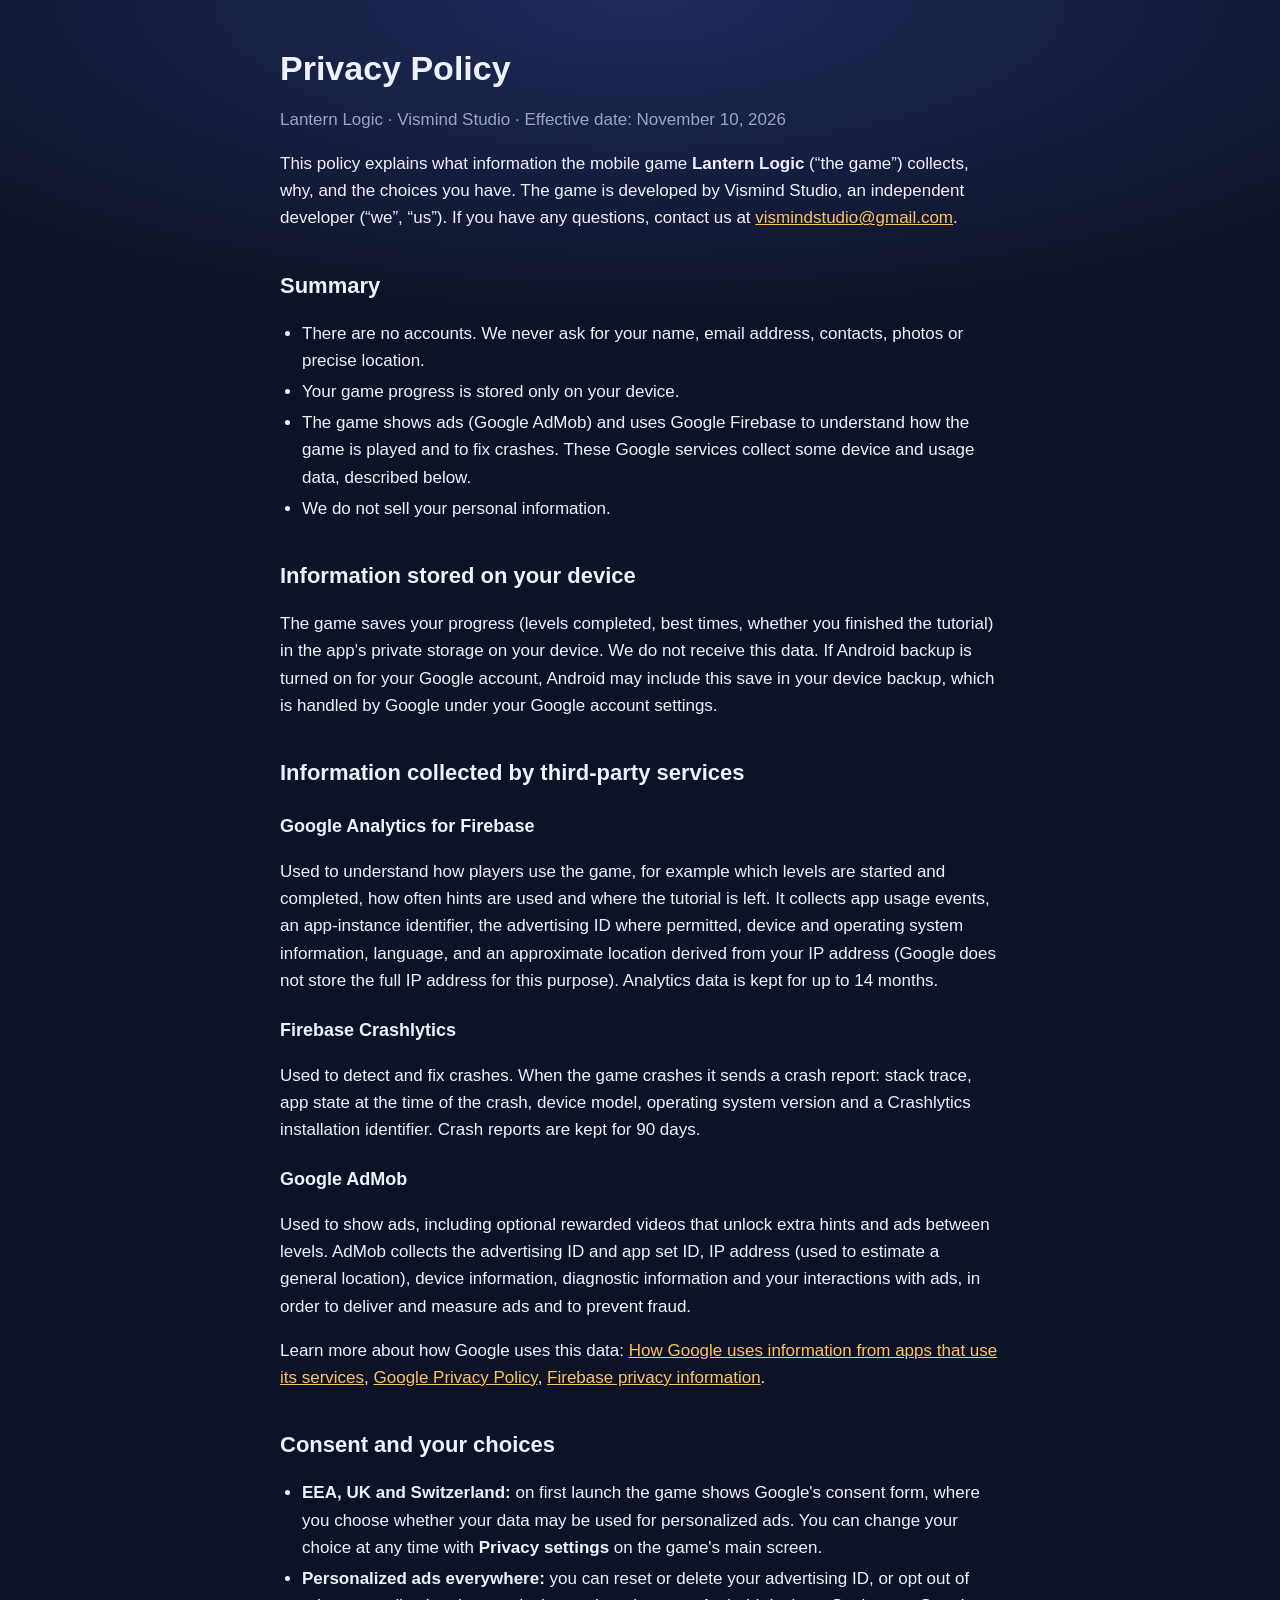
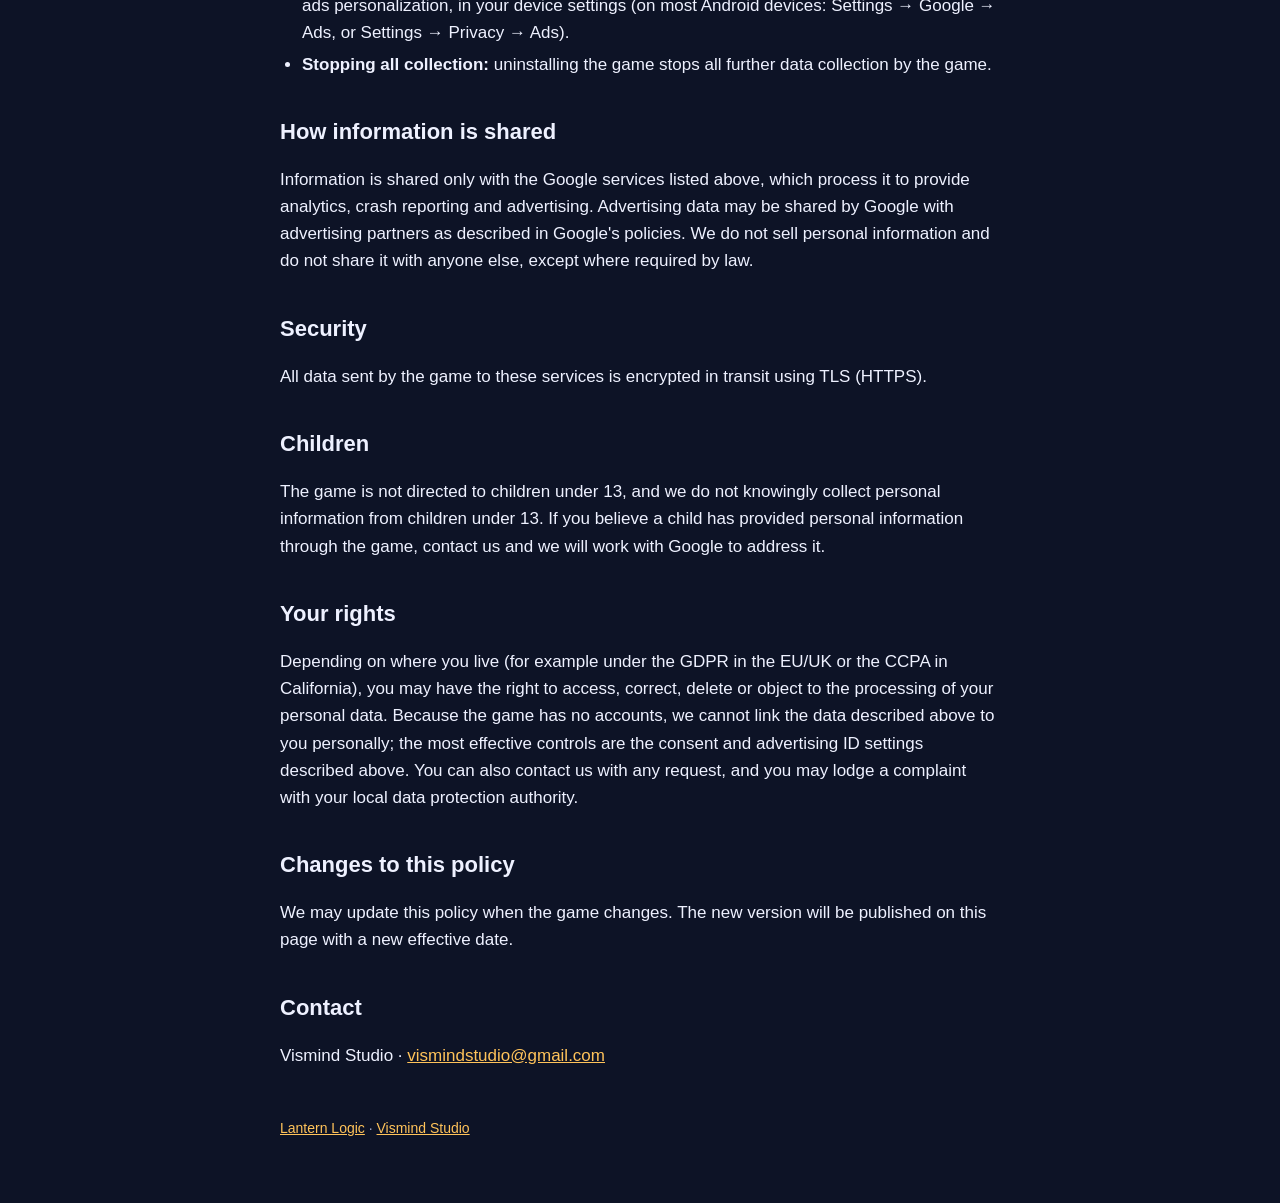
==== lantern-logic/privacy.html @ 3701b5d3 "Add files via upload" ====
<!doctype html>
<html lang="en">
<head>
  <meta charset="utf-8">
  <meta name="viewport" content="width=device-width, initial-scale=1">
  <title>Privacy Policy · Lantern Logic</title>
  <meta name="description" content="Privacy policy of the Lantern Logic puzzle game by Vismind Studio.">
  <link rel="icon" href="icon.png">
  <link rel="stylesheet" href="../style.css">
</head>
<body>
<main>
  <h1>Privacy Policy</h1>
  <p class="muted">Lantern Logic · Vismind Studio · Effective date: November 10, 2026</p>

  <p>This policy explains what information the mobile game <b>Lantern Logic</b> (“the game”) collects, why, and the choices you have.
  The game is developed by Vismind Studio, an independent developer (“we”, “us”). If you have any questions, contact us at
  <a href="mailto:vismindstudio@gmail.com">vismindstudio@gmail.com</a>.</p>

  <h2>Summary</h2>
  <ul>
    <li>There are no accounts. We never ask for your name, email address, contacts, photos or precise location.</li>
    <li>Your game progress is stored only on your device.</li>
    <li>The game shows ads (Google AdMob) and uses Google Firebase to understand how the game is played and to fix crashes.
      These Google services collect some device and usage data, described below.</li>
    <li>We do not sell your personal information.</li>
  </ul>

  <h2>Information stored on your device</h2>
  <p>The game saves your progress (levels completed, best times, whether you finished the tutorial) in the app's private storage
  on your device. We do not receive this data. If Android backup is turned on for your Google account, Android may include this
  save in your device backup, which is handled by Google under your Google account settings.</p>

  <h2>Information collected by third-party services</h2>

  <h3>Google Analytics for Firebase</h3>
  <p>Used to understand how players use the game, for example which levels are started and completed, how often hints are used
  and where the tutorial is left. It collects app usage events, an app-instance identifier, the advertising ID where permitted,
  device and operating system information, language, and an approximate location derived from your IP address (Google does not
  store the full IP address for this purpose). Analytics data is kept for up to 14 months.</p>

  <h3>Firebase Crashlytics</h3>
  <p>Used to detect and fix crashes. When the game crashes it sends a crash report: stack trace, app state at the time of the crash,
  device model, operating system version and a Crashlytics installation identifier. Crash reports are kept for 90 days.</p>

  <h3>Google AdMob</h3>
  <p>Used to show ads, including optional rewarded videos that unlock extra hints and ads between levels. AdMob collects the
  advertising ID and app set ID, IP address (used to estimate a general location), device information, diagnostic information
  and your interactions with ads, in order to deliver and measure ads and to prevent fraud.</p>

  <p>Learn more about how Google uses this data:
    <a href="https://policies.google.com/technologies/partner-sites">How Google uses information from apps that use its services</a>,
    <a href="https://policies.google.com/privacy">Google Privacy Policy</a>,
    <a href="https://firebase.google.com/support/privacy">Firebase privacy information</a>.</p>

  <h2>Consent and your choices</h2>
  <ul>
    <li><b>EEA, UK and Switzerland:</b> on first launch the game shows Google's consent form, where you choose whether your data may
      be used for personalized ads. You can change your choice at any time with <b>Privacy settings</b> on the game's main screen.</li>
    <li><b>Personalized ads everywhere:</b> you can reset or delete your advertising ID, or opt out of ads personalization, in your
      device settings (on most Android devices: Settings → Google → Ads, or Settings → Privacy → Ads).</li>
    <li><b>Stopping all collection:</b> uninstalling the game stops all further data collection by the game.</li>
  </ul>

  <h2>How information is shared</h2>
  <p>Information is shared only with the Google services listed above, which process it to provide analytics, crash reporting and
  advertising. Advertising data may be shared by Google with advertising partners as described in Google's policies. We do not
  sell personal information and do not share it with anyone else, except where required by law.</p>

  <h2>Security</h2>
  <p>All data sent by the game to these services is encrypted in transit using TLS (HTTPS).</p>

  <h2>Children</h2>
  <p>The game is not directed to children under 13, and we do not knowingly collect personal information from children under 13.
  If you believe a child has provided personal information through the game, contact us and we will work with Google to address it.</p>

  <h2>Your rights</h2>
  <p>Depending on where you live (for example under the GDPR in the EU/UK or the CCPA in California), you may have the right to access,
  correct, delete or object to the processing of your personal data. Because the game has no accounts, we cannot link the data
  described above to you personally; the most effective controls are the consent and advertising ID settings described above.
  You can also contact us with any request, and you may lodge a complaint with your local data protection authority.</p>

  <h2>Changes to this policy</h2>
  <p>We may update this policy when the game changes. The new version will be published on this page with a new effective date.</p>

  <h2>Contact</h2>
  <p>Vismind Studio · <a href="mailto:vismindstudio@gmail.com">vismindstudio@gmail.com</a></p>

  <footer><a href="./">Lantern Logic</a> · <a href="../">Vismind Studio</a></footer>
</main>
</body>
</html>
---- style.css ----
:root { --bg: #0d1326; --card: #161f3d; --text: #eef1ff; --muted: #9aa3c7; --amber: #ffc35a; color-scheme: dark; }
* { box-sizing: border-box; }
body { margin: 0; background: radial-gradient(120% 60% at 50% 0%, #1f2c5c 0%, var(--bg) 60%) fixed, var(--bg); color: var(--text);
  font: 17px/1.6 -apple-system, BlinkMacSystemFont, 'Segoe UI', Roboto, sans-serif; }
main { max-width: 760px; margin: 0 auto; padding: 48px 20px 64px; }
a { color: var(--amber); }
h1 { font-size: 34px; line-height: 1.2; margin: 0 0 6px; }
h2 { font-size: 22px; margin: 36px 0 8px; }
h3 { font-size: 18px; margin: 22px 0 4px; }
.muted { color: var(--muted); }
.card { display: flex; gap: 18px; align-items: center; padding: 18px; margin-top: 28px; border-radius: 20px; background: var(--card); border: 1px solid rgba(255,255,255,.08); text-decoration: none; color: inherit; }
.card img { width: 84px; height: 84px; border-radius: 20px; flex: none; }
.card b { font-size: 20px; }
ul { padding-left: 22px; }
li { margin: 4px 0; }
footer { margin-top: 48px; color: var(--muted); font-size: 14px; }
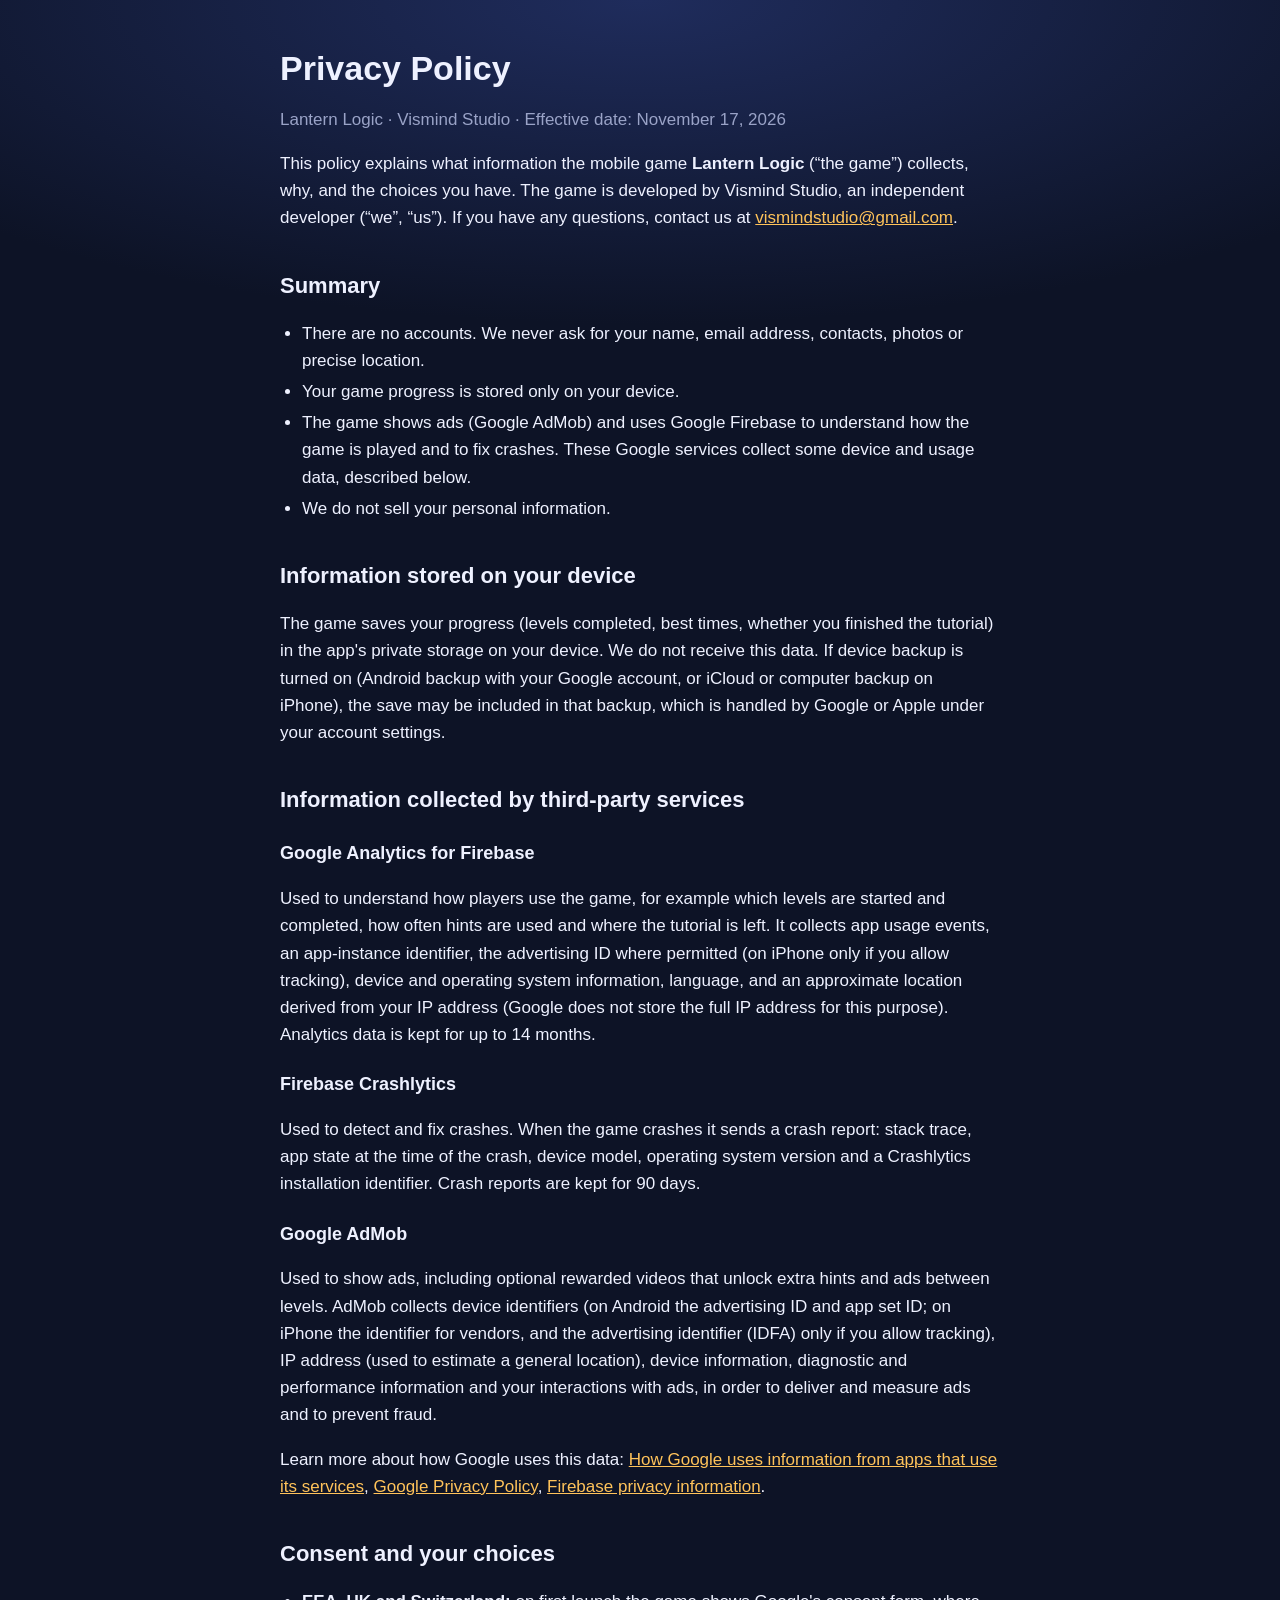
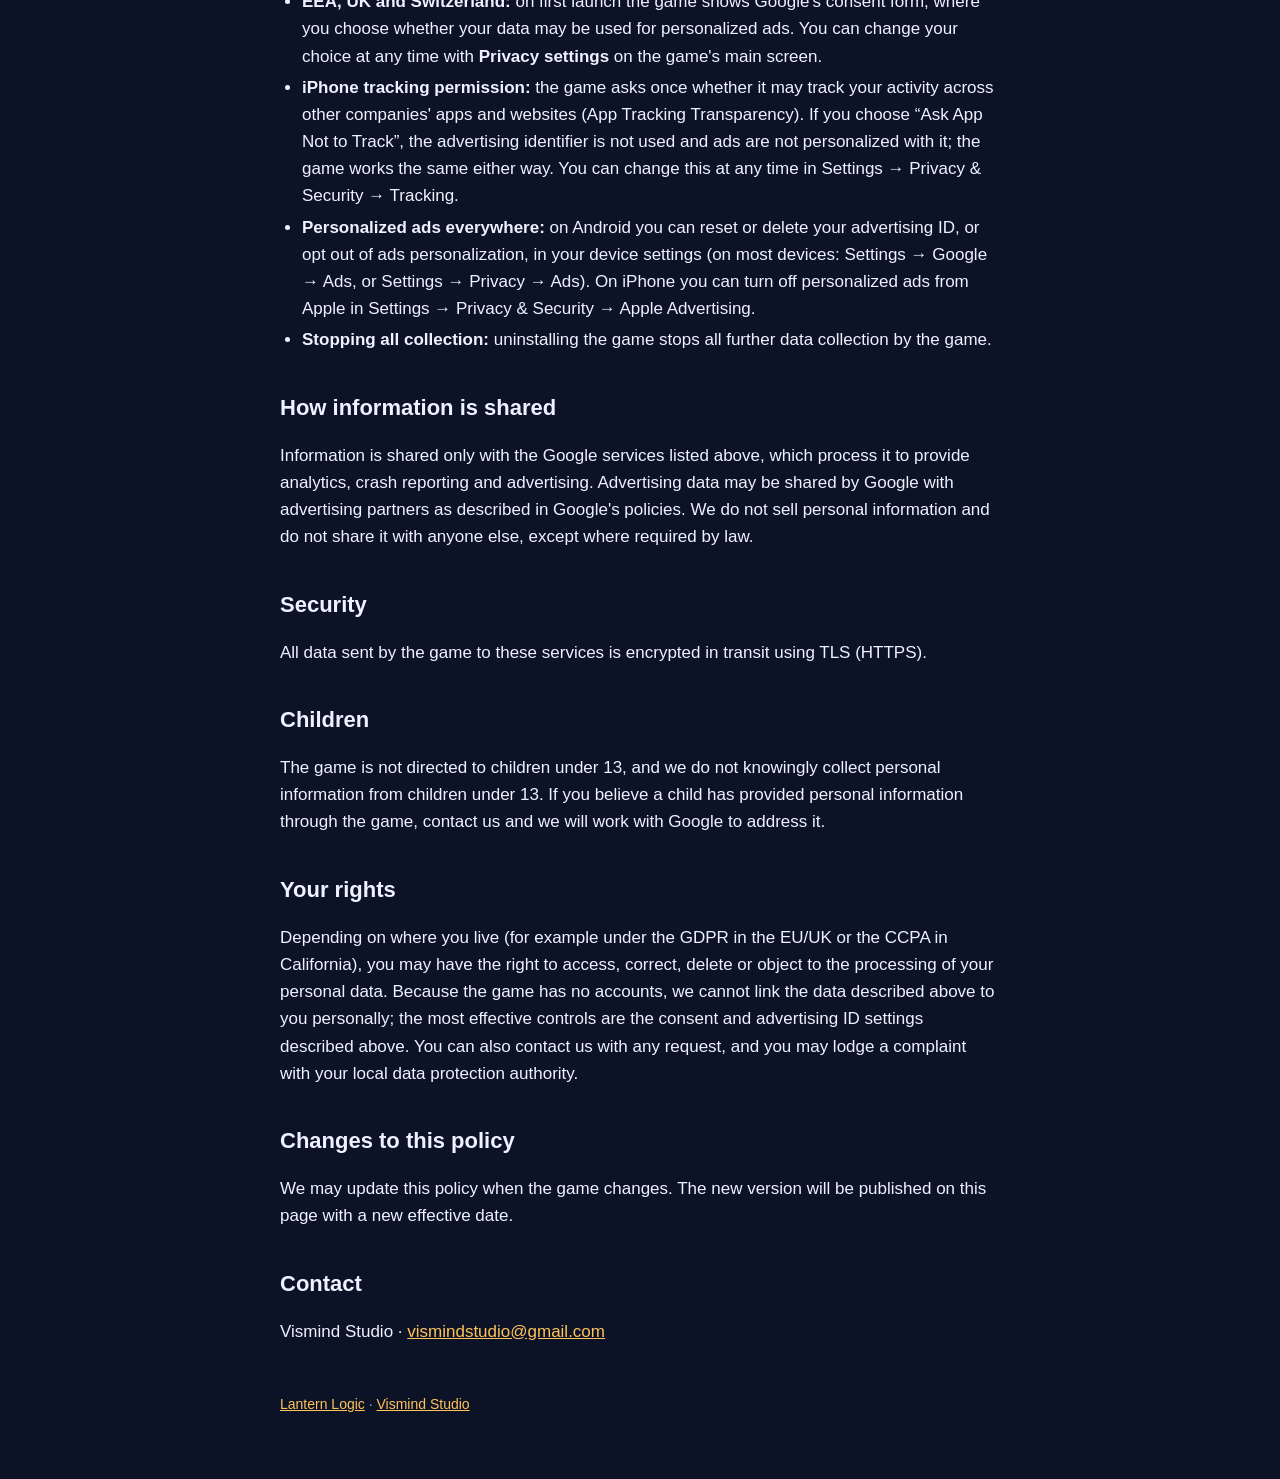
==== commit cd12b949: "Add files via upload" ====
--- a/lantern-logic/privacy.html
+++ b/lantern-logic/privacy.html
@@ -11,7 +11,7 @@
 <body>
 <main>
   <h1>Privacy Policy</h1>
-  <p class="muted">Lantern Logic · Vismind Studio · Effective date: November 10, 2026</p>
+  <p class="muted">Lantern Logic · Vismind Studio · Effective date: November 17, 2026</p>
 
   <p>This policy explains what information the mobile game <b>Lantern Logic</b> (“the game”) collects, why, and the choices you have.
   The game is developed by Vismind Studio, an independent developer (“we”, “us”). If you have any questions, contact us at
@@ -28,14 +28,14 @@
 
   <h2>Information stored on your device</h2>
   <p>The game saves your progress (levels completed, best times, whether you finished the tutorial) in the app's private storage
-  on your device. We do not receive this data. If Android backup is turned on for your Google account, Android may include this
-  save in your device backup, which is handled by Google under your Google account settings.</p>
+  on your device. We do not receive this data. If device backup is turned on (Android backup with your Google account, or iCloud
+  or computer backup on iPhone), the save may be included in that backup, which is handled by Google or Apple under your account settings.</p>
 
   <h2>Information collected by third-party services</h2>
 
   <h3>Google Analytics for Firebase</h3>
   <p>Used to understand how players use the game, for example which levels are started and completed, how often hints are used
-  and where the tutorial is left. It collects app usage events, an app-instance identifier, the advertising ID where permitted,
+  and where the tutorial is left. It collects app usage events, an app-instance identifier, the advertising ID where permitted (on iPhone only if you allow tracking),
   device and operating system information, language, and an approximate location derived from your IP address (Google does not
   store the full IP address for this purpose). Analytics data is kept for up to 14 months.</p>
 
@@ -44,9 +44,10 @@
   device model, operating system version and a Crashlytics installation identifier. Crash reports are kept for 90 days.</p>
 
   <h3>Google AdMob</h3>
-  <p>Used to show ads, including optional rewarded videos that unlock extra hints and ads between levels. AdMob collects the
-  advertising ID and app set ID, IP address (used to estimate a general location), device information, diagnostic information
-  and your interactions with ads, in order to deliver and measure ads and to prevent fraud.</p>
+  <p>Used to show ads, including optional rewarded videos that unlock extra hints and ads between levels. AdMob collects device
+  identifiers (on Android the advertising ID and app set ID; on iPhone the identifier for vendors, and the advertising identifier
+  (IDFA) only if you allow tracking), IP address (used to estimate a general location), device information, diagnostic and
+  performance information and your interactions with ads, in order to deliver and measure ads and to prevent fraud.</p>
 
   <p>Learn more about how Google uses this data:
     <a href="https://policies.google.com/technologies/partner-sites">How Google uses information from apps that use its services</a>,
@@ -57,8 +58,13 @@
   <ul>
     <li><b>EEA, UK and Switzerland:</b> on first launch the game shows Google's consent form, where you choose whether your data may
       be used for personalized ads. You can change your choice at any time with <b>Privacy settings</b> on the game's main screen.</li>
-    <li><b>Personalized ads everywhere:</b> you can reset or delete your advertising ID, or opt out of ads personalization, in your
-      device settings (on most Android devices: Settings → Google → Ads, or Settings → Privacy → Ads).</li>
+    <li><b>iPhone tracking permission:</b> the game asks once whether it may track your activity across other companies' apps and
+      websites (App Tracking Transparency). If you choose “Ask App Not to Track”, the advertising identifier is not used and ads are
+      not personalized with it; the game works the same either way. You can change this at any time in Settings → Privacy &amp;
+      Security → Tracking.</li>
+    <li><b>Personalized ads everywhere:</b> on Android you can reset or delete your advertising ID, or opt out of ads personalization,
+      in your device settings (on most devices: Settings → Google → Ads, or Settings → Privacy → Ads). On iPhone you can turn off
+      personalized ads from Apple in Settings → Privacy &amp; Security → Apple Advertising.</li>
     <li><b>Stopping all collection:</b> uninstalling the game stops all further data collection by the game.</li>
   </ul>
 
